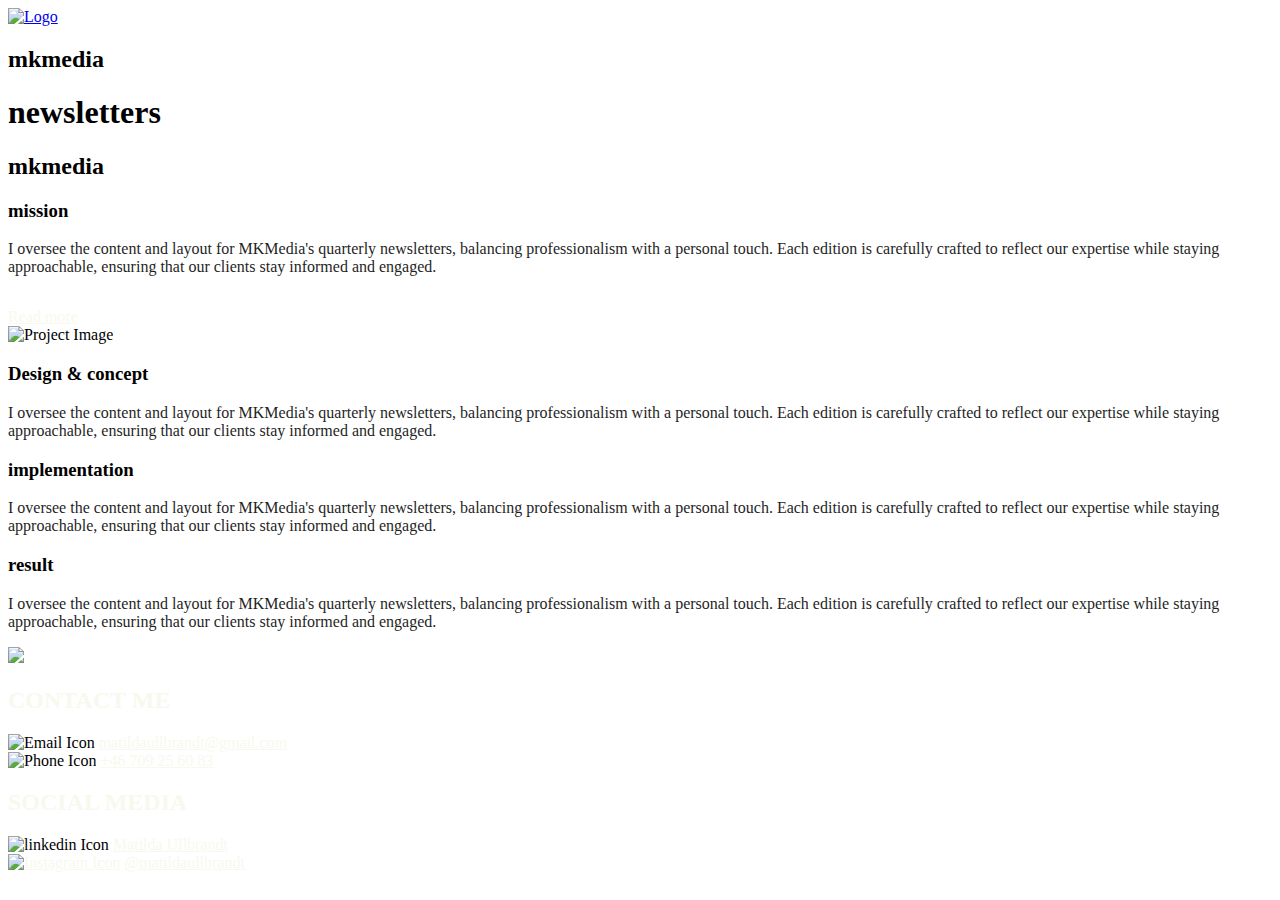
==== project.html @ 28c7f58f "Uploading portfolio" ====
<!DOCTYPE html>
<html>
  <head>
    <meta charset="UTF-8" />
    <meta name="viewport" content="width=device-width, initial-scale=1.0" />
    <title>Matilda Ullbrandt - Portfolio</title>
  </head>
  <body></body>

  <head>
    <link
      rel="stylesheet"
      href="/Users/matilda/Downloads/DD/Frontendutveckling/portfolio_matilda_ullbrandt_dd24/styles.css"
    />
    <link
      href="https://fonts.googleapis.com/css2?family=Albert+Sans:wght@400;500&family=Archivo+Black&display=swap"
      rel="stylesheet"
    />
  </head>

  <header class="menu">
    <a href="index.html">
      <img
        class="logo"
        src="/Users/matilda/Downloads/DD/Frontendutveckling/portfolio_matilda_ullbrandt_dd24/assets/MOU - logo-01.svg"
        alt="Logo"
      />
    </a>
  </header>

  <section class="title-section">
    <h2>mkmedia</h2>
    <h1>newsletters</h1>
  </section>

  <section class="content-section-right">
    <div class="about-content">
      <h2>mkmedia</h2>
      <h3 style="text-align: left">mission</h3>
      <p style="padding-bottom: 1rem; color: #1f1f1f">
        I oversee the content and layout for MKMedia's quarterly newsletters,
        balancing professionalism with a personal touch. Each edition is
        carefully crafted to reflect our expertise while staying approachable,
        ensuring that our clients stay informed and engaged.
      </p>
      <div class="button-primary">
        <a href="project.html" class="button-text" style="color: #f9f8ee"
          >Read more</a
        >
        <div class="arrow-right"></div>
      </div>
    </div>
    <img
      class="project-image"
      src="/Users/matilda/Downloads/DD/Frontendutveckling/portfolio_matilda_ullbrandt_dd24/assets/mockups/1.png"
      alt="Project Image"
    />
  </section>

  <section class="text-content-section">
    <div class="project-content">
      <h3 style="height: auto">Design & concept</h3>
    </div>
    <div>
      <p style="color: #1f1f1f">
        I oversee the content and layout for MKMedia's quarterly newsletters,
        balancing professionalism with a personal touch. Each edition is
        carefully crafted to reflect our expertise while staying approachable,
        ensuring that our clients stay informed and engaged.
      </p>
    </div>
  </section>

  <section class="text-content-section">
    <div class="project-content">
      <h3 style="height: auto">implementation</h3>
    </div>
    <div>
      <p style="color: #1f1f1f">
        I oversee the content and layout for MKMedia's quarterly newsletters,
        balancing professionalism with a personal touch. Each edition is
        carefully crafted to reflect our expertise while staying approachable,
        ensuring that our clients stay informed and engaged.
      </p>
    </div>
  </section>

  <section class="text-content-section">
    <div class="project-content">
      <h3 style="height: auto">result</h3>
    </div>
    <div>
      <p style="color: #1f1f1f">
        I oversee the content and layout for MKMedia's quarterly newsletters,
        balancing professionalism with a personal touch. Each edition is
        carefully crafted to reflect our expertise while staying approachable,
        ensuring that our clients stay informed and engaged.
      </p>
    </div>
  </section>

  <section>
    <div class="footer">
      <div class="wrapper">
        <img
          class="footer-logo"
          src="/Users/matilda/Downloads/DD/Frontendutveckling/portfolio_matilda_ullbrandt_dd24/assets/MOU - logo-02.svg"
        />
      </div>
      <div class="wrapper">
        <h2 style="color: #f9f8ee">CONTACT ME</h2>
        <div class="contact-item">
          <img
            src="/Users/matilda/Downloads/DD/Frontendutveckling/portfolio_matilda_ullbrandt_dd24/assets/mail.svg"
            class="icon"
            alt="Email Icon"
          />
          <a
            href="mailto:matildaullbrandt@gmail.com"
            style="text-decoration: underline; color: #f9f8ee"
            >matildaullbrandt@gmail.com</a
          >
        </div>
        <div class="contact-item">
          <img
            src="/Users/matilda/Downloads/DD/Frontendutveckling/portfolio_matilda_ullbrandt_dd24/assets/phone.svg"
            class="icon"
            alt="Phone Icon"
          />
          <a
            href="tel:+46709256083"
            style="text-decoration: underline; color: #f9f8ee"
            >+46 709 25 60 83</a
          >
        </div>
      </div>
      <div class="wrapper">
        <h2 style="color: #f9f8ee">SOCIAL MEDIA</h2>
        <div class="contact-item">
          <img
            src="/Users/matilda/Downloads/DD/Frontendutveckling/portfolio_matilda_ullbrandt_dd24/assets/linkedin.svg"
            class="icon"
            alt="linkedin Icon"
          />
          <a
            href="https://www.linkedin.com/in/matilda-ullbrandt-57b48b1bb/"
            style="text-decoration: underline; color: #f9f8ee"
            >Matilda Ullbrandt</a
          >
        </div>
        <div class="contact-item">
          <img
            src="/Users/matilda/Downloads/DD/Frontendutveckling/portfolio_matilda_ullbrandt_dd24/assets/instagram.svg"
            class="icon"
            alt="Instagram Icon"
            style="text-decoration: underline; color: #f9f8ee"
          />
          <a
            href="https://www.instagram.com/matildaulllbrandt/"
            style="text-decoration: underline; color: #f9f8ee"
            >@matildaullbrandt</a
          >
        </div>
      </div>
    </div>
  </section>
</html>
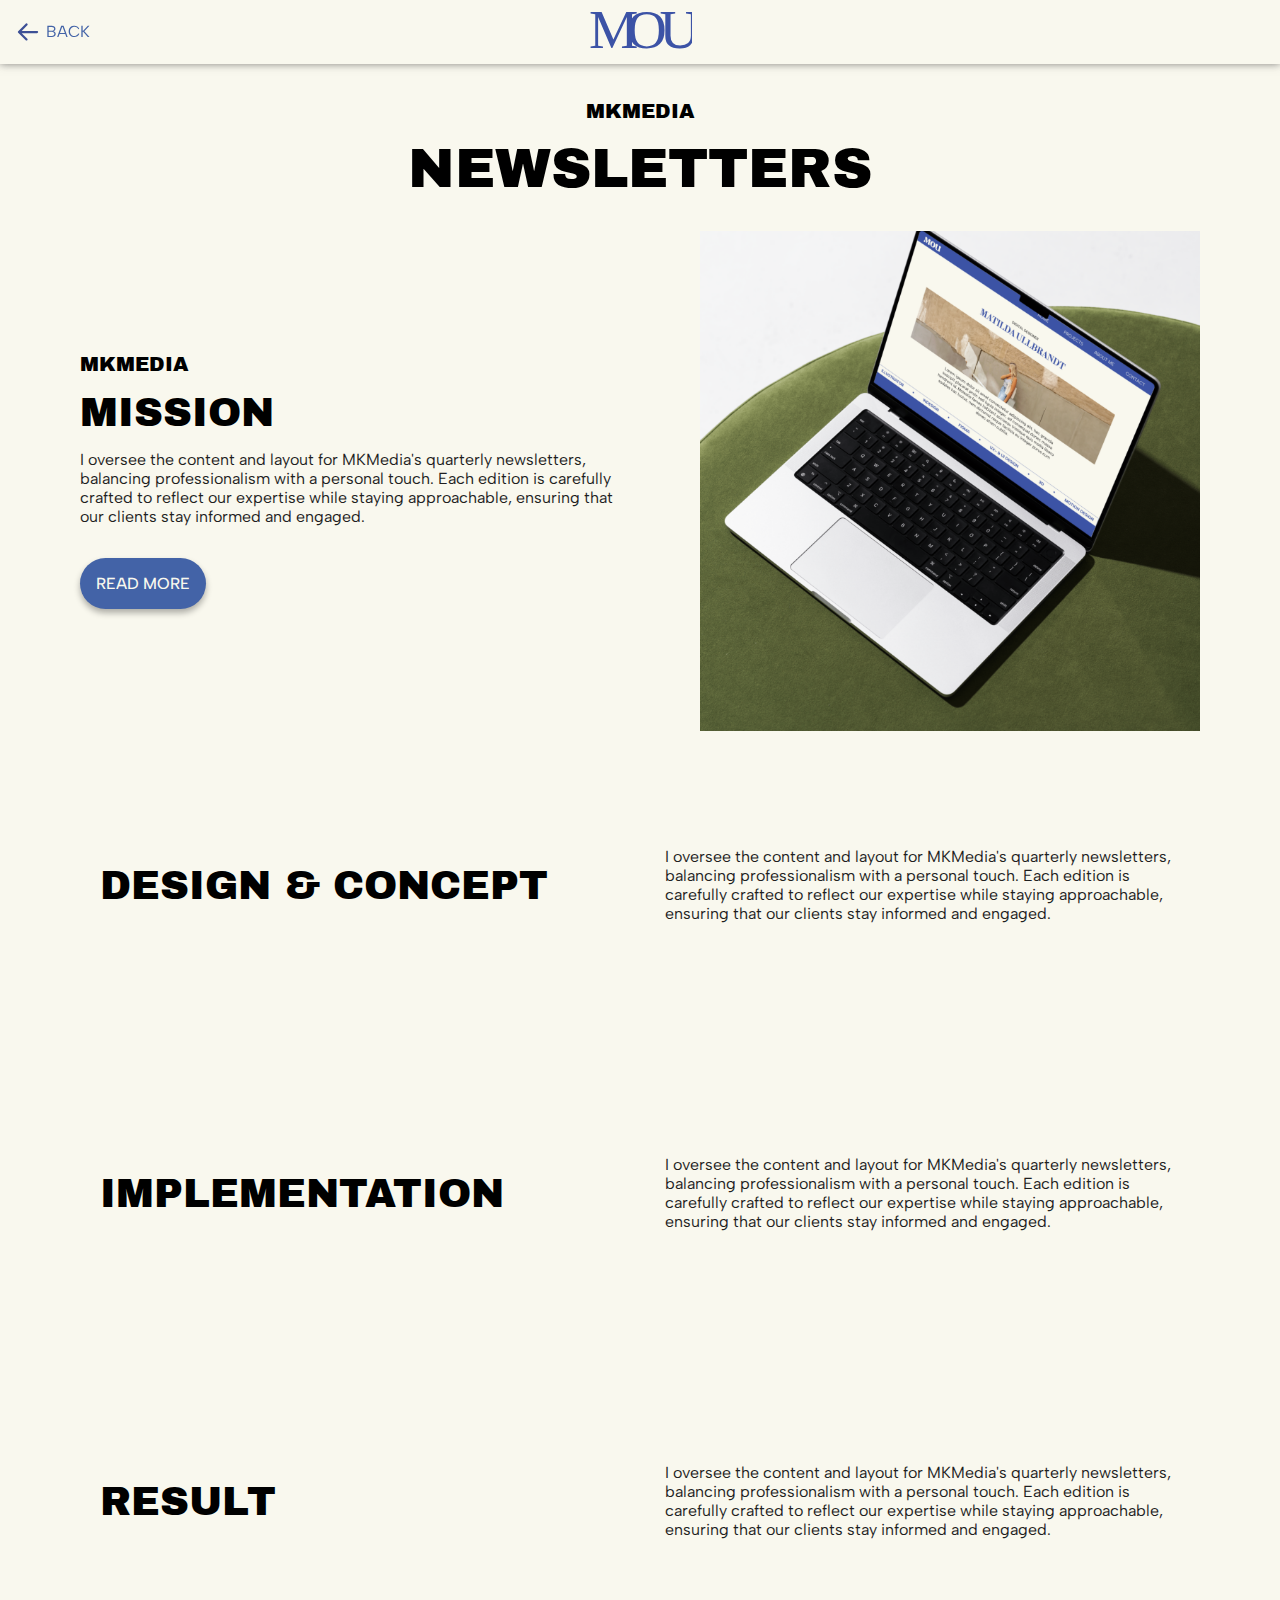
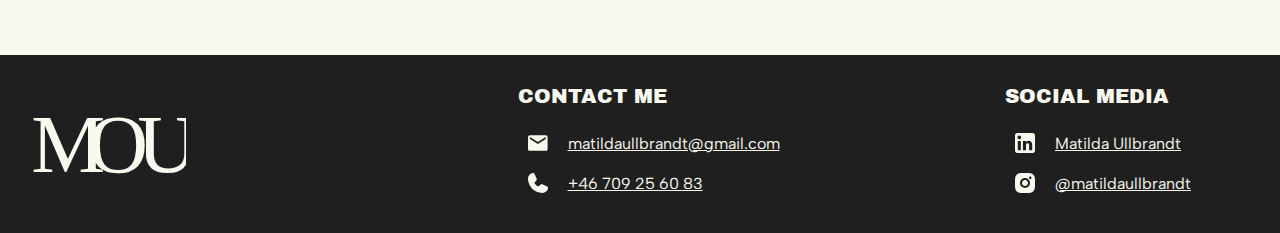
==== commit ed4645b5: "Update" ====
--- a/project.html
+++ b/project.html
@@ -8,10 +8,7 @@
   <body></body>
 
   <head>
-    <link
-      rel="stylesheet"
-      href="/Users/matilda/Downloads/DD/Frontendutveckling/portfolio_matilda_ullbrandt_dd24/styles.css"
-    />
+    <link rel="stylesheet" href="styles.css" />
     <link
       href="https://fonts.googleapis.com/css2?family=Albert+Sans:wght@400;500&family=Archivo+Black&display=swap"
       rel="stylesheet"
@@ -19,12 +16,12 @@
   </head>
 
   <header class="menu">
+    <a onclick="history.go(-1)" class="back-button">
+      <img src="assets/arrow-left.svg" alt="BACK" />
+      <p style="color: #4363a7">BACK</p>
+    </a>
     <a href="index.html">
-      <img
-        class="logo"
-        src="/Users/matilda/Downloads/DD/Frontendutveckling/portfolio_matilda_ullbrandt_dd24/assets/MOU - logo-01.svg"
-        alt="Logo"
-      />
+      <img class="logo" src="assets/MOU - logo-01.svg" alt="Logo" />
     </a>
   </header>
 
@@ -50,11 +47,7 @@
         <div class="arrow-right"></div>
       </div>
     </div>
-    <img
-      class="project-image"
-      src="/Users/matilda/Downloads/DD/Frontendutveckling/portfolio_matilda_ullbrandt_dd24/assets/mockups/1.png"
-      alt="Project Image"
-    />
+    <img class="project-image" src="assets/mockups/1.png" alt="Project Image" />
   </section>
 
   <section class="text-content-section">
@@ -102,19 +95,12 @@
   <section>
     <div class="footer">
       <div class="wrapper">
-        <img
-          class="footer-logo"
-          src="/Users/matilda/Downloads/DD/Frontendutveckling/portfolio_matilda_ullbrandt_dd24/assets/MOU - logo-02.svg"
-        />
+        <img class="footer-logo" src="assets/MOU - logo-02.svg" />
       </div>
       <div class="wrapper">
         <h2 style="color: #f9f8ee">CONTACT ME</h2>
         <div class="contact-item">
-          <img
-            src="/Users/matilda/Downloads/DD/Frontendutveckling/portfolio_matilda_ullbrandt_dd24/assets/mail.svg"
-            class="icon"
-            alt="Email Icon"
-          />
+          <img src="assets/mail.svg" class="icon" alt="Email Icon" />
           <a
             href="mailto:matildaullbrandt@gmail.com"
             style="text-decoration: underline; color: #f9f8ee"
@@ -122,11 +108,7 @@
           >
         </div>
         <div class="contact-item">
-          <img
-            src="/Users/matilda/Downloads/DD/Frontendutveckling/portfolio_matilda_ullbrandt_dd24/assets/phone.svg"
-            class="icon"
-            alt="Phone Icon"
-          />
+          <img src="assets/phone.svg" class="icon" alt="Phone Icon" />
           <a
             href="tel:+46709256083"
             style="text-decoration: underline; color: #f9f8ee"
@@ -137,11 +119,7 @@
       <div class="wrapper">
         <h2 style="color: #f9f8ee">SOCIAL MEDIA</h2>
         <div class="contact-item">
-          <img
-            src="/Users/matilda/Downloads/DD/Frontendutveckling/portfolio_matilda_ullbrandt_dd24/assets/linkedin.svg"
-            class="icon"
-            alt="linkedin Icon"
-          />
+          <img src="assets/linkedin.svg" class="icon" alt="linkedin Icon" />
           <a
             href="https://www.linkedin.com/in/matilda-ullbrandt-57b48b1bb/"
             style="text-decoration: underline; color: #f9f8ee"
@@ -150,7 +128,7 @@
         </div>
         <div class="contact-item">
           <img
-            src="/Users/matilda/Downloads/DD/Frontendutveckling/portfolio_matilda_ullbrandt_dd24/assets/instagram.svg"
+            src="assets/instagram.svg"
             class="icon"
             alt="Instagram Icon"
             style="text-decoration: underline; color: #f9f8ee"
--- a/styles.css
+++ b/styles.css
@@ -0,0 +1,478 @@
+/* Global Styles */
+html,
+body,
+section {
+  margin: 0;
+  padding: 0;
+  width: 100%;
+  scroll-behavior: smooth;
+  background: #f9f8ee;
+  box-sizing: Border-box;
+}
+
+/* Typography */
+h1,
+h2,
+h3 {
+  font-weight: 400;
+  word-wrap: break-word;
+  font-family: "Archivo Black", sans-serif;
+  text-transform: uppercase;
+  margin: 0;
+}
+
+h1 {
+  font-size: 3.5rem;
+}
+
+h2 {
+  font-size: 1.25rem;
+  padding-bottom: 1rem;
+}
+
+h3 {
+  text-align: left;
+  font-size: 2.5rem;
+}
+
+p {
+  font-family: "Albert Sans", sans-serif;
+  font-weight: 400;
+  font-size: 1rem;
+}
+
+a {
+  font-family: "Albert Sans", sans-serif;
+  font-weight: 400;
+  font-size: 1rem;
+  text-decoration: underline;
+}
+
+.button-text {
+  width: 100%;
+  text-transform: uppercase;
+  margin: 0;
+  text-align: center;
+  font-family: "Albert Sans", sans-serif;
+  font-weight: 500;
+  font-size: 1rem;
+  text-transform: uppercase;
+  text-decoration: none;
+}
+
+.text-header {
+  width: 700px;
+  font-family: "Albert Sans", sans-serif;
+  color: #1f1f1f;
+  font-size: 1.25rem;
+  margin: 0;
+  word-wrap: break-word;
+  font-weight: 400;
+  text-align: center;
+}
+
+/* Buttons */
+.button-primary {
+  width: auto;
+  height: auto;
+  padding: 1rem;
+  background-color: #4363a7;
+  color: #f9f8ee;
+  border-radius: 40px;
+  display: inline-flex;
+  justify-content: center;
+  align-items: center;
+  cursor: pointer;
+  box-shadow: 0 4px 6px rgba(0, 0, 0, 0.3);
+}
+
+.button-secondary {
+  width: auto;
+  height: 24px;
+  padding: 1rem;
+  background-color: #f9f8ee;
+  color: #1f1f1f;
+  border-radius: 40px;
+  display: inline-flex;
+  justify-content: center;
+  align-items: center;
+  cursor: pointer;
+  box-shadow: 0 4px 6px rgba(0, 0, 0, 0.3);
+}
+
+.button-primary:hover {
+  transform: scale(1.05);
+}
+
+.button-secondary:hover {
+  transform: scale(1.05);
+}
+
+/* Custom Button */
+.button-container {
+  width: 100%;
+  background: #f9f8ee;
+  display: flex;
+  justify-content: space-between;
+  align-items: center;
+}
+
+.custom-button {
+  width: 100%;
+  font-family: "Archivo Black", sans-serif;
+  color: #1f1f1f;
+  text-align: center;
+  font-size: 1.5rem;
+  font-weight: 600;
+  background: #f9f8ee;
+  padding: 7rem 14rem;
+  border: 1px solid #1f1f1f;
+  cursor: pointer;
+  text-transform: uppercase;
+  text-decoration: none;
+  white-space: nowrap;
+}
+
+.custom-button:hover {
+  background: #1f1f1f;
+  color: #f9f8ee;
+}
+
+/* Menu */
+.menu {
+  width: 100%;
+  display: flex;
+  padding: 8px 0px;
+  justify-content: center;
+  align-items: center;
+  box-shadow: 0px 0px 8px 0px rgba(78, 77, 77, 0.7);
+  position: fixed;
+  top: 0;
+  background: #f9f8ee;
+}
+
+.logo {
+  width: 104px;
+  height: 43.61px;
+}
+
+.back-button {
+  position: absolute;
+  left: 0;
+  top: 0;
+  padding: 0 10px;
+  height: 100%;
+  display: flex;
+  align-items: center;
+  justify-content: center;
+  text-decoration: none;
+}
+
+/* Footer */
+.wrapper {
+  display: flex;
+  width: 245px;
+  padding: 30px;
+  background: #1f1f1f;
+  justify-content: flex-end;
+  flex-direction: column;
+}
+
+.wrapper > div {
+  padding: 10px;
+}
+
+.footer {
+  width: 100%;
+  height: 100%;
+  padding-left: 72px, 48px;
+  background: #1f1f1f;
+  justify-content: space-between;
+  align-items: center;
+  display: inline-flex;
+}
+
+.footer-logo {
+  width: 156px;
+  height: 65px;
+}
+
+.contact-info {
+  display: flex;
+  flex-direction: column;
+  gap: 150px;
+  color: #f9f8ee;
+  margin-right: 80px;
+}
+
+.contact-item {
+  display: flex;
+  align-items: center;
+  gap: 20px;
+}
+
+.icon {
+  width: 20px;
+  height: 20px;
+}
+
+/* Title Section*/
+.title-section {
+  padding: 100px 0px 32px 0px;
+  display: flex;
+  flex-direction: column;
+  justify-content: center;
+  text-align: center;
+}
+
+/*Center Content Section*/
+.center-content-section {
+  width: 100%;
+  padding-bottom: 64px;
+  display: flex;
+  flex-direction: column;
+  justify-content: flex-start;
+  align-items: center;
+  gap: 24px;
+}
+
+.content-image {
+  width: 842px;
+  height: 322px;
+  object-fit: cover;
+  padding: 10px, 0px;
+}
+
+/* Content sections */
+
+.content-section-left {
+  background-color: #4363a7;
+  width: 100%;
+  color: #f9f8ee;
+  display: flex;
+  justify-content: space-between;
+  align-items: center;
+  align-content: center;
+  text-align: left;
+  height: 90%;
+  padding: 0rem 5rem;
+  align-self: stretch;
+}
+
+.content-section-right {
+  width: 100%;
+  display: flex;
+  justify-content: space-between;
+  align-items: center;
+  align-content: center;
+  text-align: left;
+  height: 90%;
+  padding: 0rem 5rem;
+  align-self: stretch;
+}
+
+.text-content-section {
+  display: flex;
+  flex-direction: row;
+  gap: 50px; /* Row gap won't apply in flex-direction: row, use gap instead */
+  padding: 100px;
+  justify-content: space-between; /* Distributes the items with space between them */
+  align-items: center;
+}
+
+.text-content-section > * {
+  flex: 1 1 50%; /* This ensures each child takes up 50% of the available width */
+}
+
+.profile-image {
+  width: 33rem;
+  height: 33rem;
+  object-fit: cover;
+  display: flex;
+  aspect-ratio: 1/1;
+  padding: 28px 0px;
+}
+
+.project-image {
+  width: 31.25rem;
+  height: 31.25rem;
+  object-fit: cover;
+  display: flex;
+  cursor: pointer;
+  aspect-ratio: 1/1;
+}
+
+.project-image:hover {
+  transform: scale(1.05);
+}
+
+.about-content {
+  display: flex;
+  height: auto;
+  width: 50%;
+  flex-direction: column;
+  justify-content: space-between;
+  align-items: flex-start;
+  gap: 0, 5rem;
+}
+
+.project-content {
+  display: flex;
+  height: auto;
+  width: 50%;
+  flex-direction: column;
+  justify-content: space-between;
+  align-items: flex-start;
+  gap: 5rem;
+}
+
+/* Skill Banner */
+.banner {
+  width: 100%;
+  background: #f9f8ee;
+  border: 1px solid #4363a7;
+  display: inline-flex;
+  justify-content: space-between;
+  align-items: center;
+}
+
+.skill {
+  text-align: center;
+  color: #4363a7;
+  font-size: 1rem;
+  font-weight: 700;
+  text-transform: uppercase;
+  font-family: "Albert Sans", sans-serif;
+}
+
+.dot {
+  width: 7px;
+  height: 7px;
+  background: #4363a7;
+  border-radius: 9999px;
+}
+
+/* Image Grid */
+.image-grid {
+  display: grid;
+  grid-template-columns: repeat(6, 1fr);
+  align-self: stretch;
+  margin: 0;
+}
+
+.image-banner img {
+  width: 100%;
+  height: 214px;
+  object-fit: cover;
+}
+
+/* For screens smaller than 800px */
+@media only screen and (max-width: 800px) {
+  h1 {
+    font-size: 2rem;
+  }
+
+  h2 {
+    font-size: 0.875rem;
+  }
+
+  h3 {
+    font-size: 1.5rem;
+  }
+
+  a {
+    font-size: 0.875rem;
+  }
+
+  .text-header {
+    width: 100%;
+    padding: 0 1rem;
+    font-size: 1rem;
+  }
+
+  .banner {
+    flex-direction: row;
+    gap: 3px;
+  }
+
+  .skill {
+    font-size: 0.875rem;
+  }
+
+  .dot {
+    height: 3px;
+    width: 3px;
+  }
+
+  .footer {
+    padding: 0px;
+    flex-direction: column;
+    align-items: center;
+  }
+
+  .footer-logo {
+    width: 78px;
+    height: 32.5px;
+  }
+
+  .wrapper {
+    padding: 16px;
+  }
+
+  .project-image,
+  .profile-image {
+    width: 100%;
+    height: auto;
+    padding: 1rem;
+  }
+
+  .contact-info {
+    flex-direction: column;
+    align-items: center;
+    gap: 5px;
+  }
+
+  .text-header {
+    font-size: 0.875rem;
+  }
+
+  .content-image {
+    width: 421px;
+    height: 161px;
+    object-fit: cover;
+    padding: 5px, 0px;
+  }
+
+  .custom-button {
+    padding: 2rem 4rem;
+    font-size: 1rem;
+  }
+
+  .about-content {
+    font-size: 0.875rem;
+  }
+
+  .image-grid {
+    grid-template-columns: 1fr;
+    grid-template-columns: repeat(3, 1fr);
+  }
+
+  .content-section-left,
+  .content-section-right,
+  .about-content {
+    flex-direction: column;
+    width: 100%;
+    height: auto;
+    padding: 3rem;
+  }
+
+  .button-secondary,
+  .button-primary {
+    width: auto;
+    height: auto;
+  }
+
+  .button-text {
+    font-size: 0.875rem;
+  }
+}
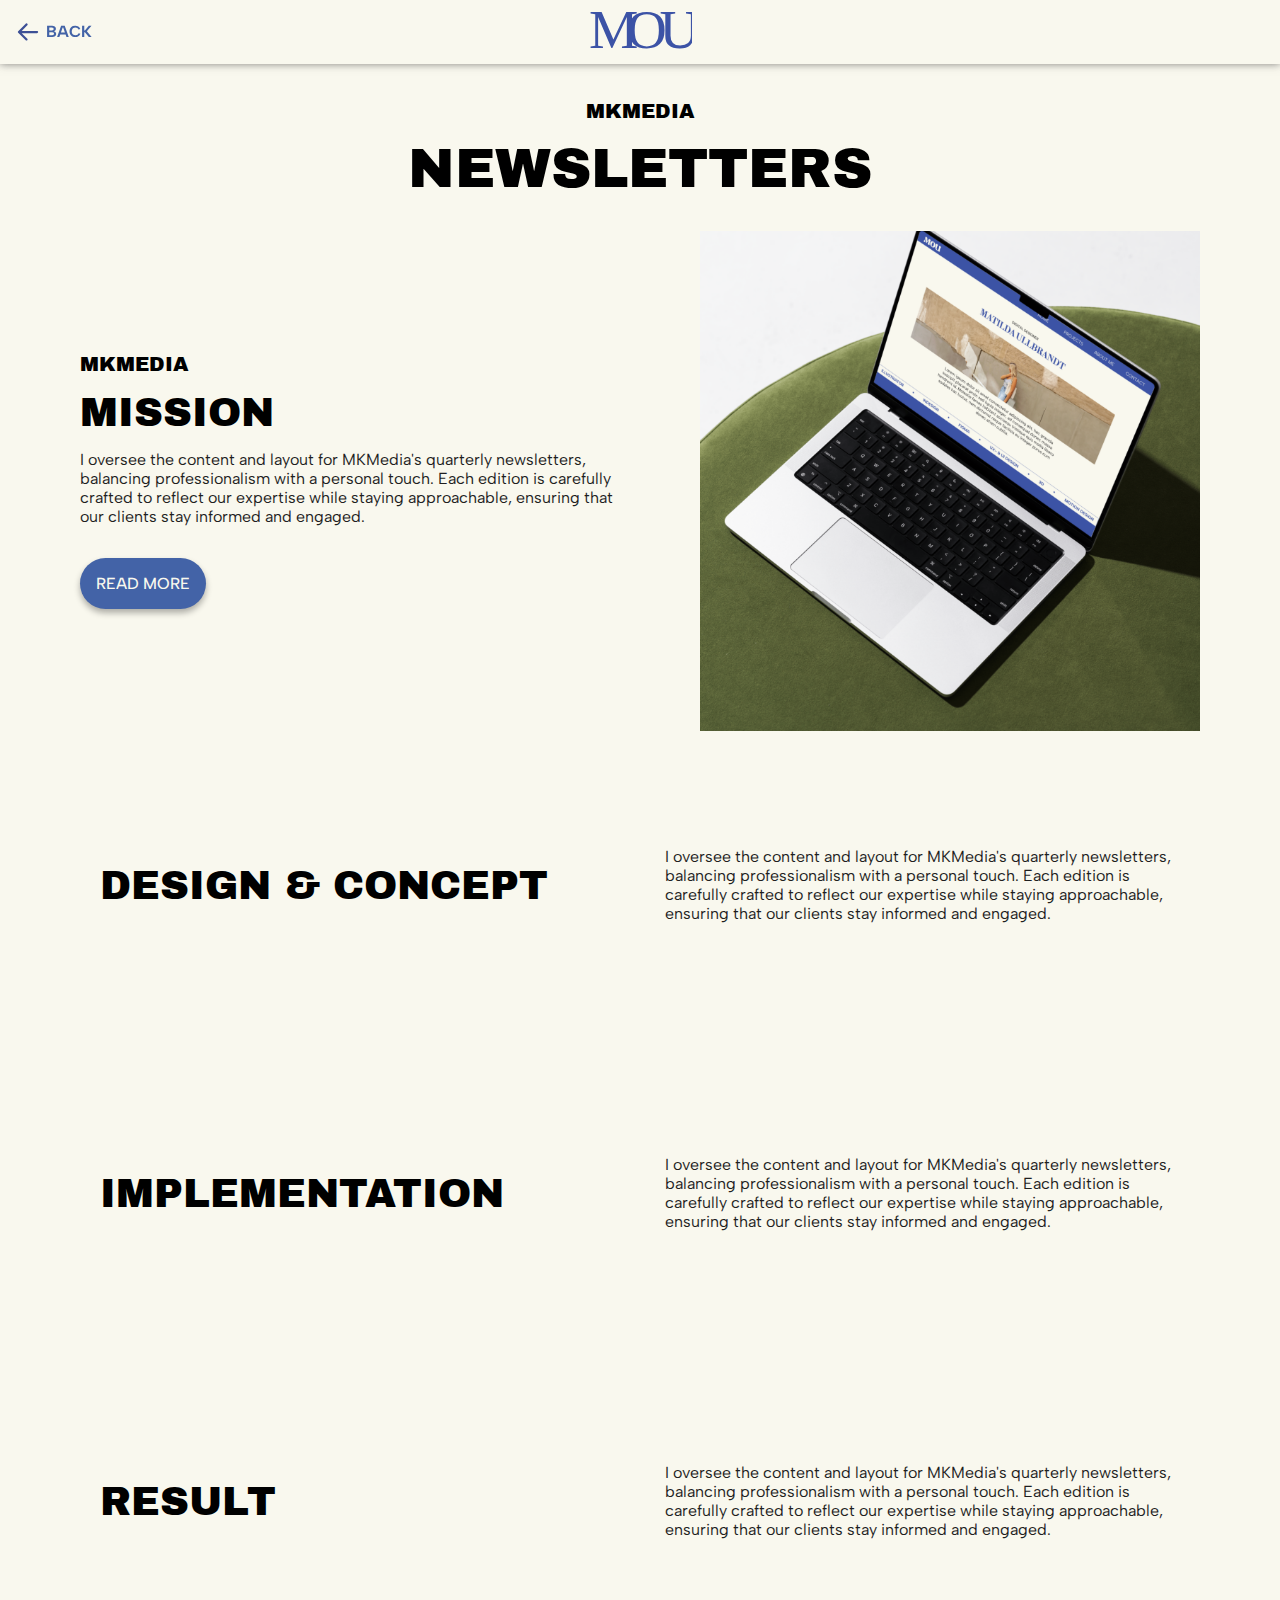
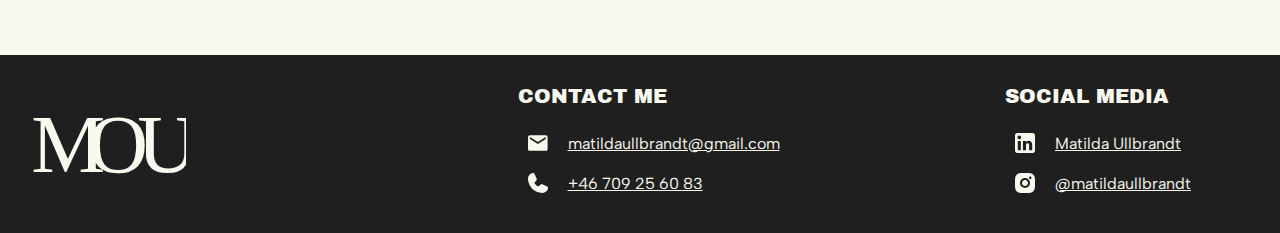
==== commit 98ca30da: "Update back button" ====
--- a/project.html
+++ b/project.html
@@ -18,7 +18,7 @@
   <header class="menu">
     <a onclick="history.go(-1)" class="back-button">
       <img src="assets/arrow-left.svg" alt="BACK" />
-      <p style="color: #4363a7">BACK</p>
+      <p style="color: #4363a7; font-weight: bold">BACK</p>
     </a>
     <a href="index.html">
       <img class="logo" src="assets/MOU - logo-01.svg" alt="Logo" />
--- a/styles.css
+++ b/styles.css
@@ -88,7 +88,7 @@
 
 .button-secondary {
   width: auto;
-  height: 24px;
+  height: auto;
   padding: 1rem;
   background-color: #f9f8ee;
   color: #1f1f1f;
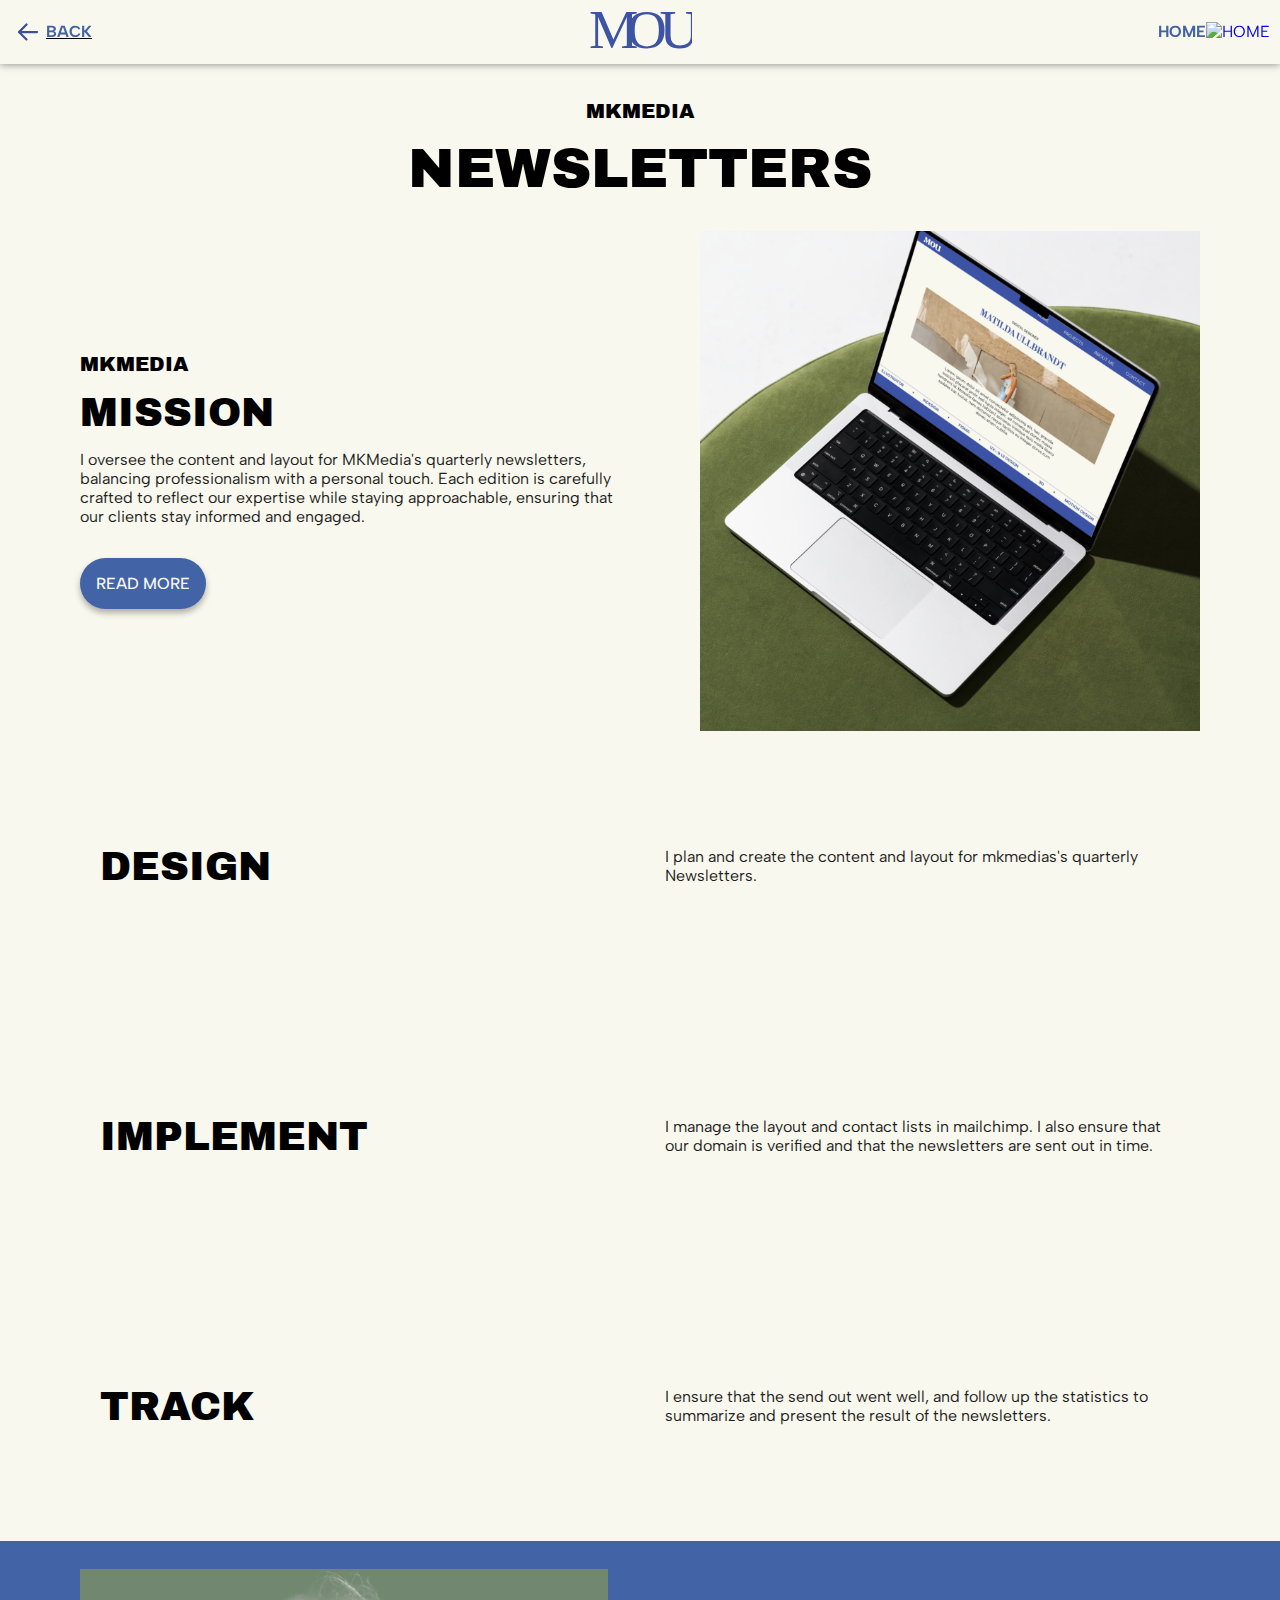
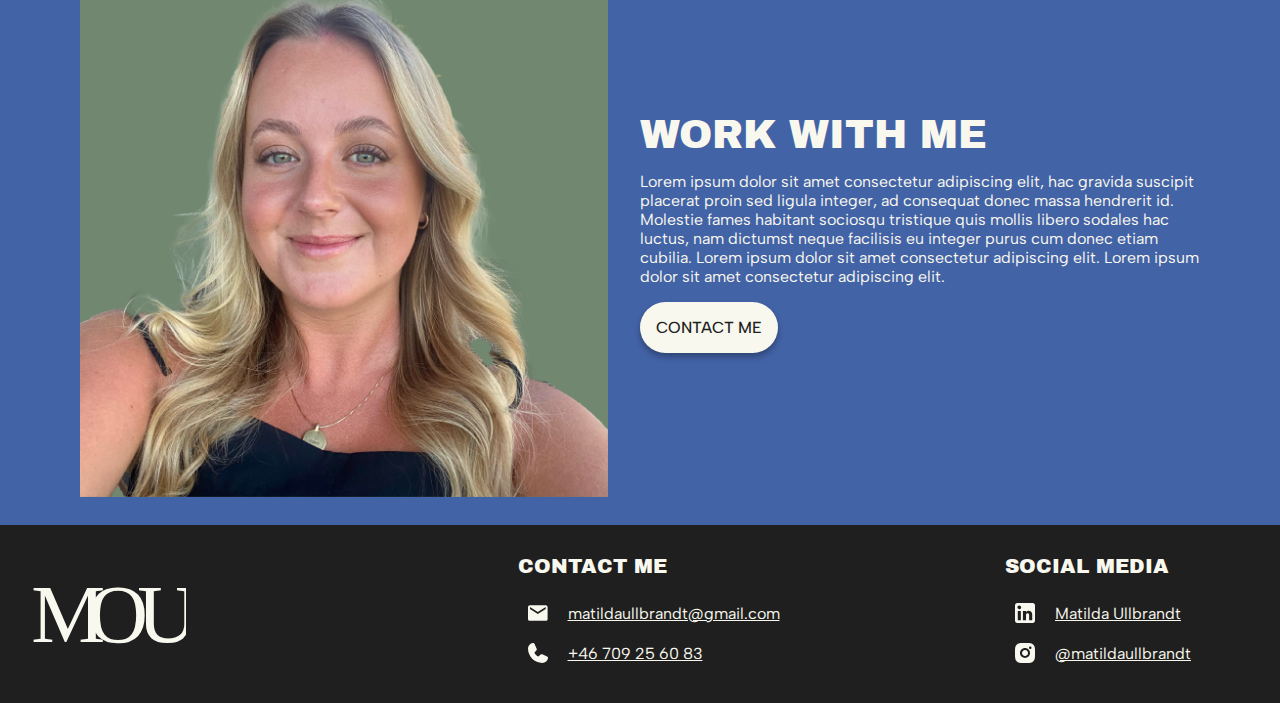
==== commit 200798c5: "Add files via upload" ====
--- a/project.html
+++ b/project.html
@@ -19,6 +19,10 @@
     <a onclick="history.go(-1)" class="back-button">
       <img src="assets/arrow-left.svg" alt="BACK" />
       <p style="color: #4363a7; font-weight: bold">BACK</p>
+    </a>
+    <a href="index.html" class="home-button">
+      <p style="color: #4363a7; font-weight: bold">HOME</p>
+      <img src="assets/home-button.svg" alt="HOME" />
     </a>
     <a href="index.html">
       <img class="logo" src="assets/MOU - logo-01.svg" alt="Logo" />
@@ -52,43 +56,60 @@
 
   <section class="text-content-section">
     <div class="project-content">
-      <h3 style="height: auto">Design & concept</h3>
+      <h3 style="height: auto">Design</h3>
     </div>
     <div>
       <p style="color: #1f1f1f">
-        I oversee the content and layout for MKMedia's quarterly newsletters,
-        balancing professionalism with a personal touch. Each edition is
-        carefully crafted to reflect our expertise while staying approachable,
-        ensuring that our clients stay informed and engaged.
+        I plan and create the content and layout for mkmedias's quarterly
+        Newsletters.
       </p>
     </div>
   </section>
 
   <section class="text-content-section">
     <div class="project-content">
-      <h3 style="height: auto">implementation</h3>
+      <h3 style="height: auto">Implement</h3>
     </div>
     <div>
       <p style="color: #1f1f1f">
-        I oversee the content and layout for MKMedia's quarterly newsletters,
-        balancing professionalism with a personal touch. Each edition is
-        carefully crafted to reflect our expertise while staying approachable,
-        ensuring that our clients stay informed and engaged.
+        I manage the layout and contact lists in mailchimp. I also ensure that
+        our domain is verified and that the newsletters are sent out in time.
       </p>
     </div>
   </section>
 
   <section class="text-content-section">
     <div class="project-content">
-      <h3 style="height: auto">result</h3>
+      <h3 style="height: auto">Track</h3>
     </div>
     <div>
       <p style="color: #1f1f1f">
-        I oversee the content and layout for MKMedia's quarterly newsletters,
-        balancing professionalism with a personal touch. Each edition is
-        carefully crafted to reflect our expertise while staying approachable,
-        ensuring that our clients stay informed and engaged.
+        I ensure that the send out went well, and follow up the statistics to
+        summarize and present the result of the newsletters.
       </p>
+    </div>
+  </section>
+
+  <section class="content-section-left">
+    <img class="profile-image" src="assets/matilda.webp" alt="Profile Image" />
+    <div class="about-content" id="About me">
+      <h3>Work with me</h3>
+      <p>
+        Lorem ipsum dolor sit amet consectetur adipiscing elit, hac gravida
+        suscipit placerat proin sed ligula integer, ad consequat donec massa
+        hendrerit id. Molestie fames habitant sociosqu tristique quis mollis
+        libero sodales hac luctus, nam dictumst neque facilisis eu integer purus
+        cum donec etiam cubilia. Lorem ipsum dolor sit amet consectetur
+        adipiscing elit. Lorem ipsum dolor sit amet consectetur adipiscing elit.
+      </p>
+      <div class="button-secondary">
+        <a
+          href="mailto:matildaullbrandt@gmail.com"
+          class="button-text"
+          style="color: #1f1f1f"
+          >Contact me</a
+        >
+      </div>
     </div>
   </section>
 
--- a/styles.css
+++ b/styles.css
@@ -165,7 +165,29 @@
   display: flex;
   align-items: center;
   justify-content: center;
+  cursor: pointer;
   text-decoration: none;
+}
+
+.back-button:hover {
+  text-decoration: underline;
+}
+
+.home-button {
+  position: absolute;
+  right: 0;
+  top: 0;
+  padding: 0 10px;
+  height: 100%;
+  display: flex;
+  align-items: center;
+  justify-content: center;
+  cursor: pointer;
+  text-decoration: none;
+}
+
+.home-button:hover {
+  text-decoration: underline; /* Underline on hover */
 }
 
 /* Footer */
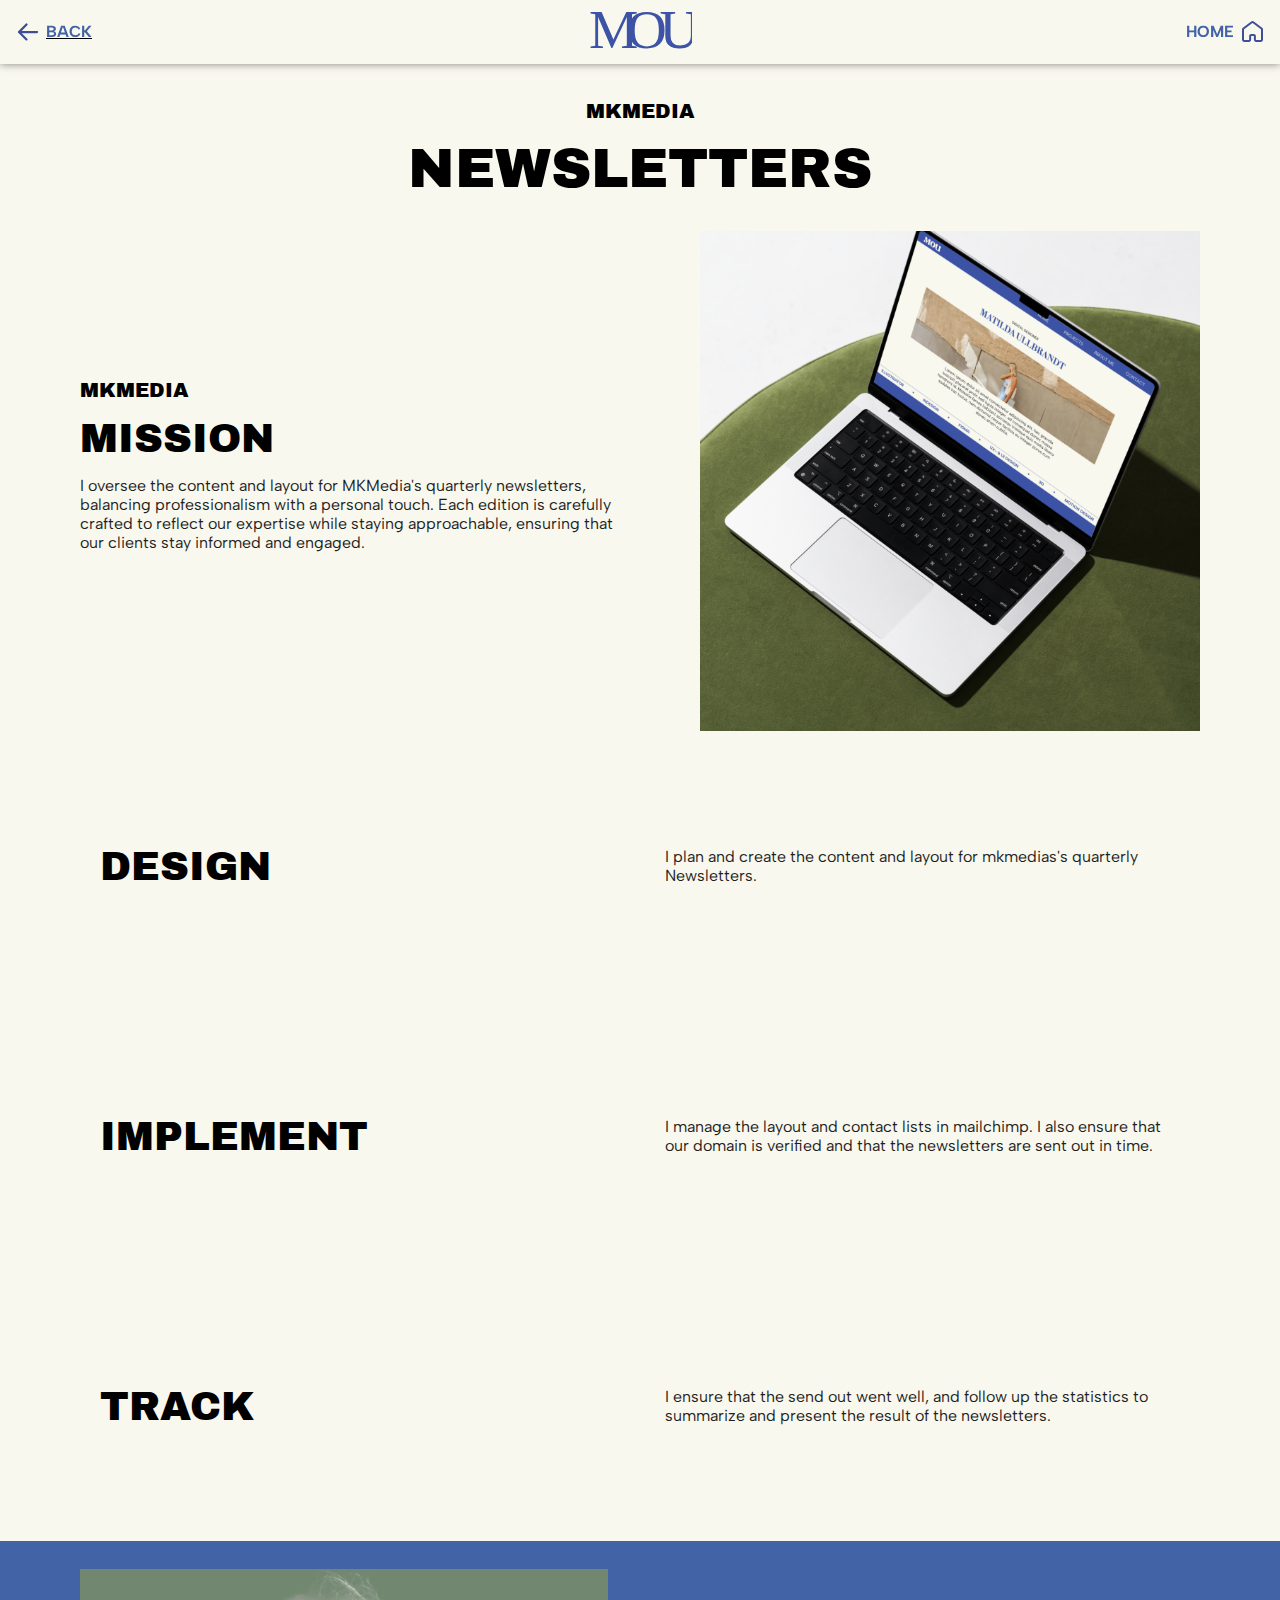
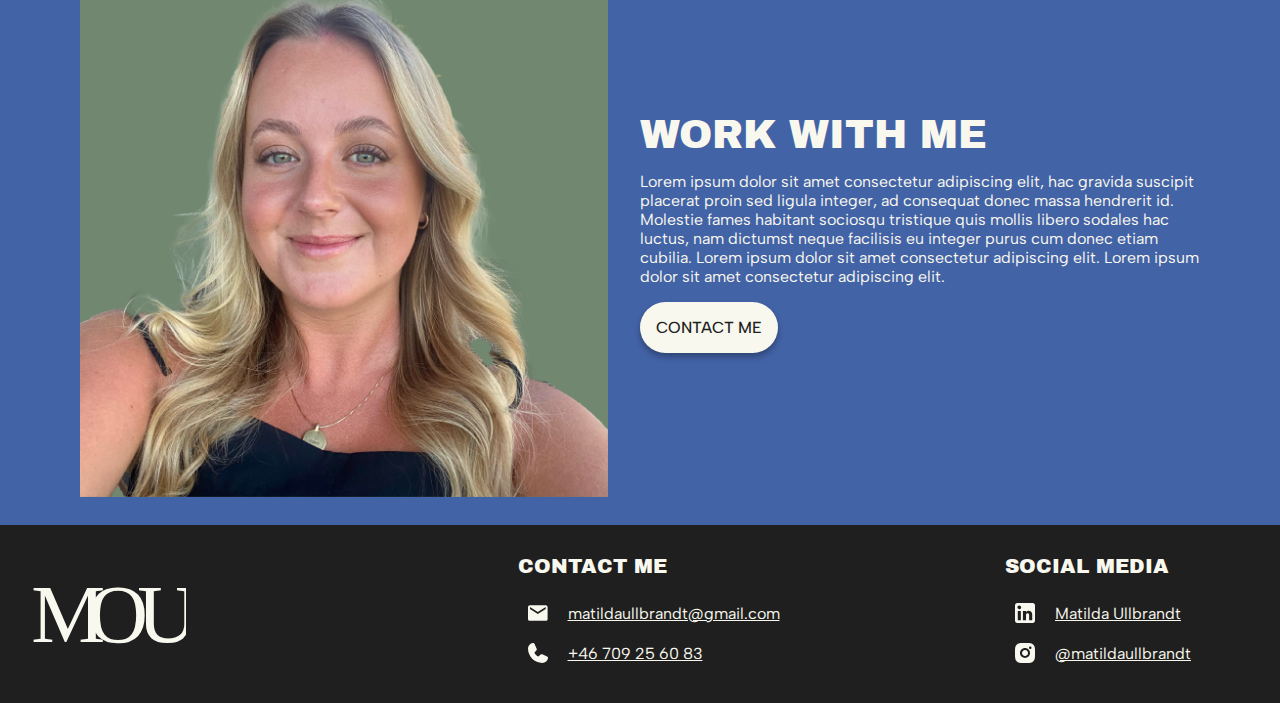
==== commit 4af993fe: "Update nov 19" ====
--- a/project.html
+++ b/project.html
@@ -44,12 +44,6 @@
         carefully crafted to reflect our expertise while staying approachable,
         ensuring that our clients stay informed and engaged.
       </p>
-      <div class="button-primary">
-        <a href="project.html" class="button-text" style="color: #f9f8ee"
-          >Read more</a
-        >
-        <div class="arrow-right"></div>
-      </div>
     </div>
     <img class="project-image" src="assets/mockups/1.png" alt="Project Image" />
   </section>
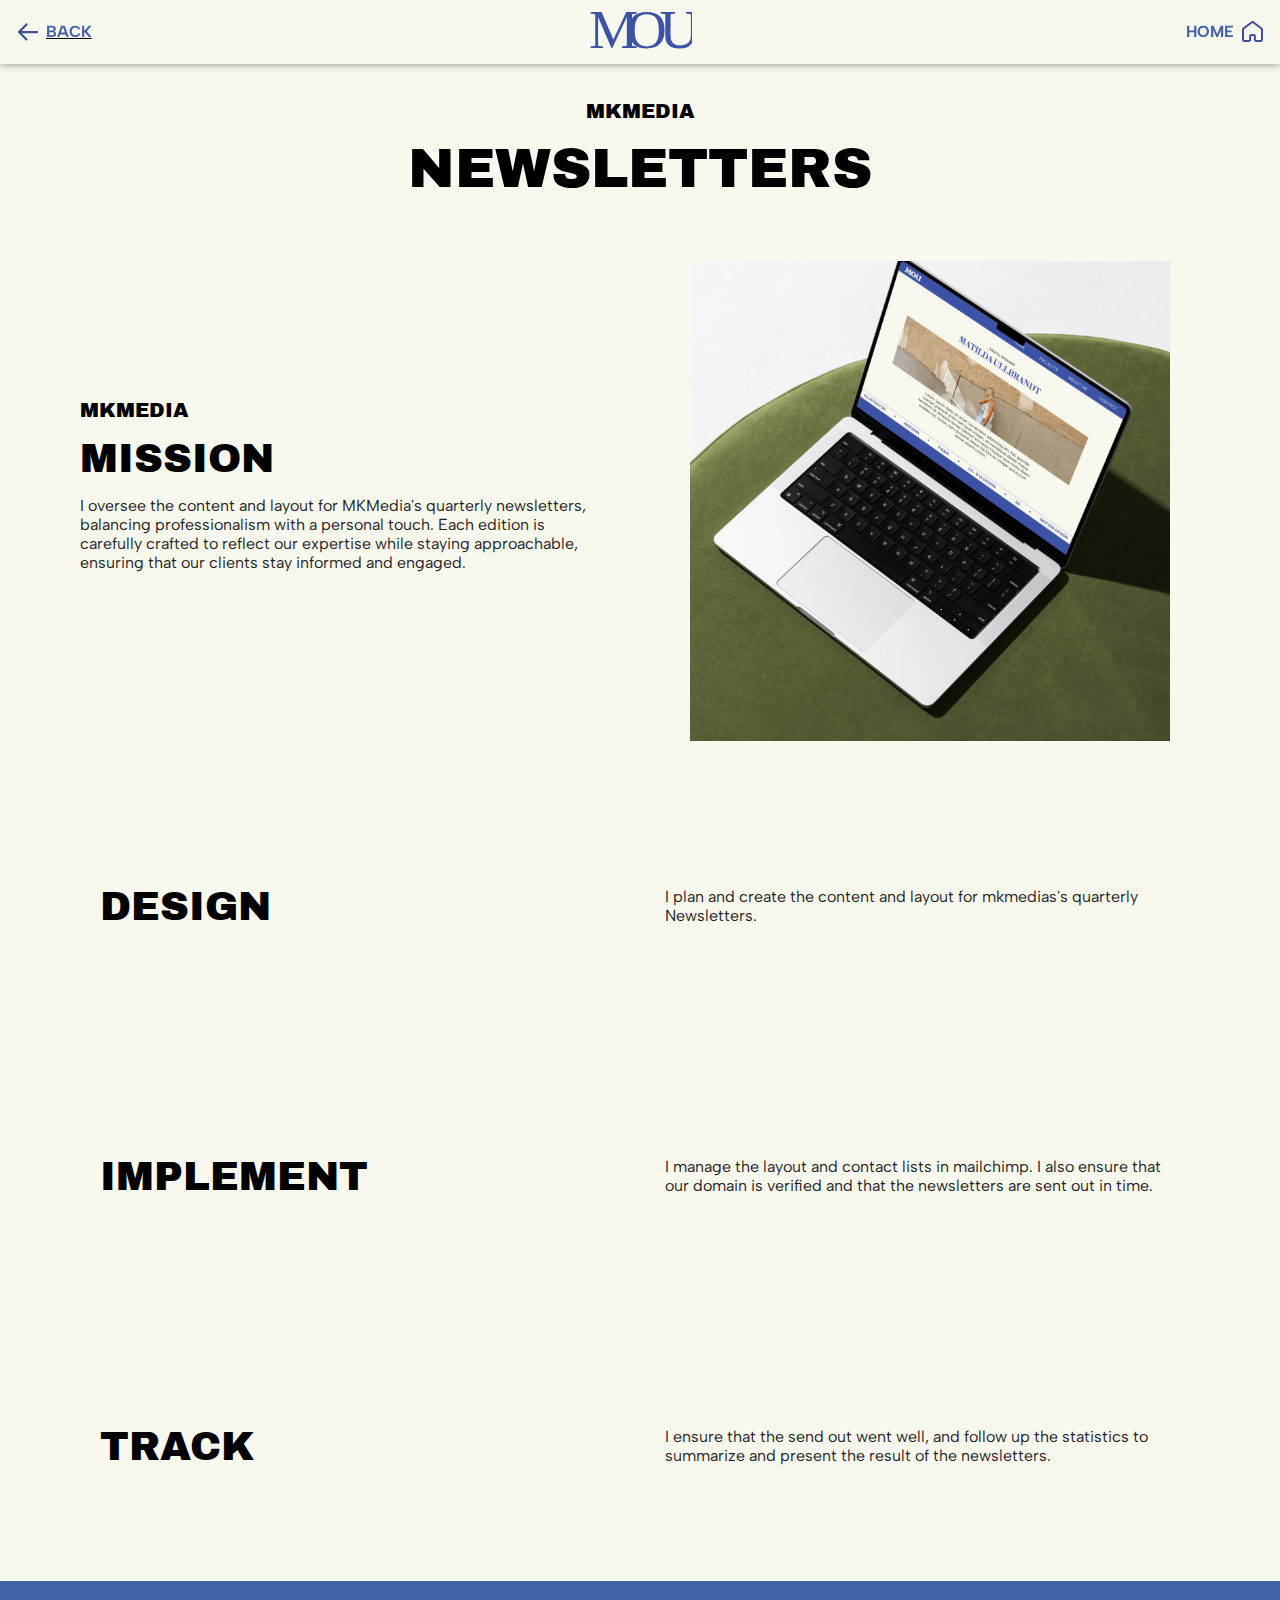
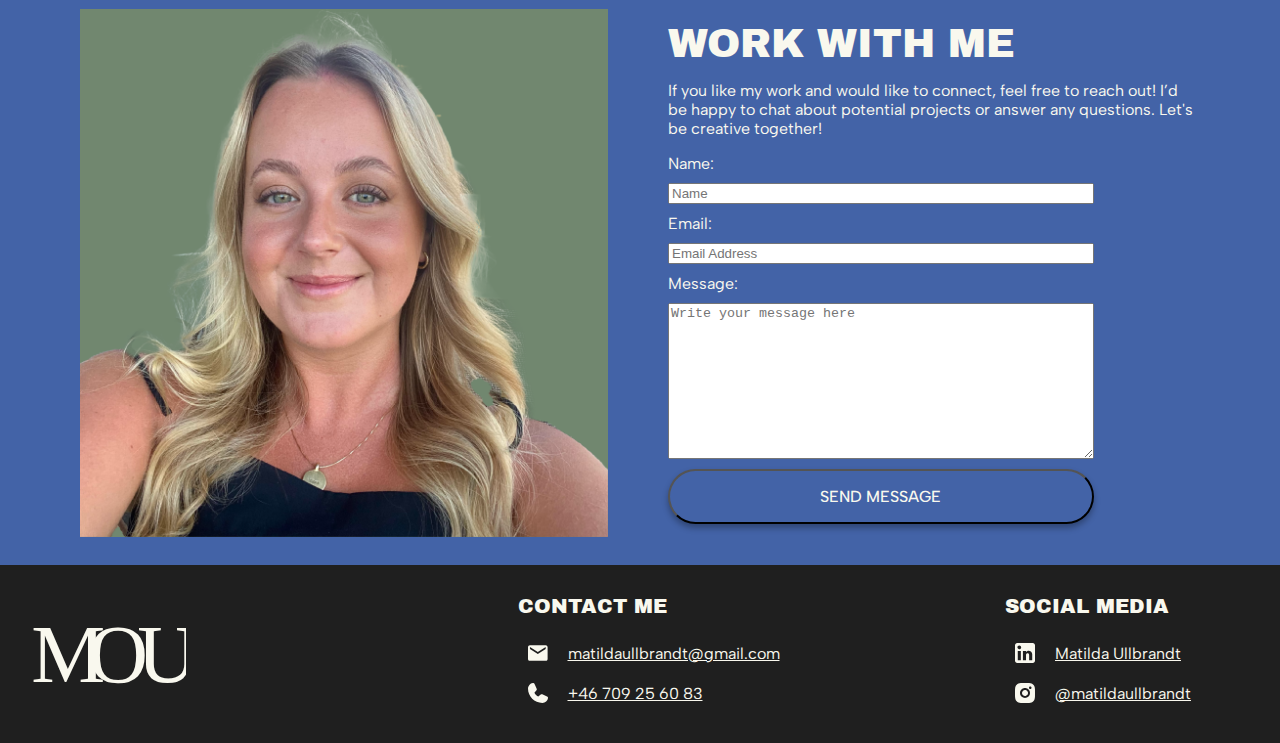
==== commit 6a871799: "Update nov 22" ====
--- a/project.html
+++ b/project.html
@@ -89,20 +89,25 @@
     <div class="about-content" id="About me">
       <h3>Work with me</h3>
       <p>
-        Lorem ipsum dolor sit amet consectetur adipiscing elit, hac gravida
-        suscipit placerat proin sed ligula integer, ad consequat donec massa
-        hendrerit id. Molestie fames habitant sociosqu tristique quis mollis
-        libero sodales hac luctus, nam dictumst neque facilisis eu integer purus
-        cum donec etiam cubilia. Lorem ipsum dolor sit amet consectetur
-        adipiscing elit. Lorem ipsum dolor sit amet consectetur adipiscing elit.
+        If you like my work and would like to connect, feel free to reach out!
+        I’d be happy to chat about potential projects or answer any questions.
+        Let's be creative together!
       </p>
-      <div class="button-secondary">
-        <a
-          href="mailto:matildaullbrandt@gmail.com"
-          class="button-text"
-          style="color: #1f1f1f"
-          >Contact me</a
-        >
+      <form>
+        <label for="name">Name:</label>
+        <input type="text" id="name" placeholder="Name" required>
+
+        <label for="email">Email:</label>
+        <input type="email" id="email" placeholder="Email Address" required>
+
+        <label for="message">Message:</label>
+        <textarea id="message" placeholder="Write your message here" required cols="30" rows="10"></textarea>
+
+        <button type="submit" class="button-primary">
+          <a href="project.html" class="button-text" style="color:#f9f8ee;"
+            >Send Message</a>
+        </button>
+      </form>
       </div>
     </div>
   </section>
--- a/styles.css
+++ b/styles.css
@@ -110,22 +110,22 @@
 
 /* Custom Button */
 .button-container {
-  width: 100%;
-  background: #f9f8ee;
-  display: flex;
-  justify-content: space-between;
-  align-items: center;
-}
-
+  display: flex;
+  width: 100%;
+  justify-content: space-evenly;
+  align-items: center;
+}
+
+/* Buttons */
 .custom-button {
-  width: 100%;
+  flex: 1 1 auto;
   font-family: "Archivo Black", sans-serif;
   color: #1f1f1f;
   text-align: center;
   font-size: 1.5rem;
   font-weight: 600;
   background: #f9f8ee;
-  padding: 7rem 14rem;
+  padding: 2rem;
   border: 1px solid #1f1f1f;
   cursor: pointer;
   text-transform: uppercase;
@@ -279,6 +279,7 @@
   height: 90%;
   padding: 0rem 5rem;
   align-self: stretch;
+  gap: 60px;
 }
 
 .content-section-right {
@@ -291,19 +292,20 @@
   height: 90%;
   padding: 0rem 5rem;
   align-self: stretch;
+  gap: 60px;
 }
 
 .text-content-section {
   display: flex;
   flex-direction: row;
-  gap: 50px; /* Row gap won't apply in flex-direction: row, use gap instead */
+  gap: 50px;
   padding: 100px;
-  justify-content: space-between; /* Distributes the items with space between them */
+  justify-content: space-between;
   align-items: center;
 }
 
 .text-content-section > * {
-  flex: 1 1 50%; /* This ensures each child takes up 50% of the available width */
+  flex: 1 1 50%;
 }
 
 .profile-image {
@@ -316,8 +318,9 @@
 }
 
 .project-image {
-  width: 31.25rem;
-  height: 31.25rem;
+  width: 30rem;
+  height: 30rem;
+  padding: 30px 30px;
   object-fit: cover;
   display: flex;
   cursor: pointer;
@@ -350,7 +353,7 @@
 
 /* Skill Banner */
 .banner {
-  width: 100%;
+  width: 99%;
   background: #f9f8ee;
   border: 1px solid #4363a7;
   display: inline-flex;
@@ -388,8 +391,47 @@
   object-fit: cover;
 }
 
+/* Form*/
+form {
+  flex-direction: column;
+  display: flex;
+  font-family: "Albert Sans", sans-serif;
+  font-weight: 400;
+  font-size: 1rem;
+  width: 80%;
+  gap: 10px;
+}
+
 /* For screens smaller than 800px */
 @media only screen and (max-width: 800px) {
+  html,
+  body,
+  section {
+    margin: 0;
+    padding: 0;
+    width: 100%;
+  }
+
+  .logo {
+    width: 78px;
+    height: 32.7075px;
+  }
+
+  .menu,
+  header {
+    width: 100%;
+    padding: 10px 0px;
+  }
+
+  .menu a {
+    padding: 0px;
+  }
+
+  .home-button,
+  .back-button {
+    padding: 0px;
+  }
+
   h1 {
     font-size: 2rem;
   }
@@ -406,6 +448,15 @@
     font-size: 0.875rem;
   }
 
+  .center-content-section {
+    width: 95%;
+    padding: 30px;
+  }
+
+  .title-section {
+    padding: 100px 0px 0px 0px;
+  }
+
   .text-header {
     width: 100%;
     padding: 0 1rem;
@@ -413,8 +464,7 @@
   }
 
   .banner {
-    flex-direction: row;
-    gap: 3px;
+    display: none;
   }
 
   .skill {
@@ -428,8 +478,11 @@
 
   .footer {
     padding: 0px;
+    padding-top: 30px;
+    padding-bottom: 30px;
     flex-direction: column;
     align-items: center;
+    width: 100%;
   }
 
   .footer-logo {
@@ -445,7 +498,6 @@
   .profile-image {
     width: 100%;
     height: auto;
-    padding: 1rem;
   }
 
   .contact-info {
@@ -459,19 +511,15 @@
   }
 
   .content-image {
-    width: 421px;
-    height: 161px;
+    width: 100%;
+    height: auto;
     object-fit: cover;
     padding: 5px, 0px;
   }
 
   .custom-button {
-    padding: 2rem 4rem;
     font-size: 1rem;
-  }
-
-  .about-content {
-    font-size: 0.875rem;
+    padding: 1rem;
   }
 
   .image-grid {
@@ -485,7 +533,13 @@
     flex-direction: column;
     width: 100%;
     height: auto;
-    padding: 3rem;
+    padding: 30px;
+    font-size: 0.875rem;
+    gap: 0px;
+  }
+
+  .text-content-section {
+    padding: 20px;
   }
 
   .button-secondary,
@@ -497,4 +551,9 @@
   .button-text {
     font-size: 0.875rem;
   }
-}
+
+  .image-banner img {
+    height: 107px;
+    object-fit: cover;
+  }
+}
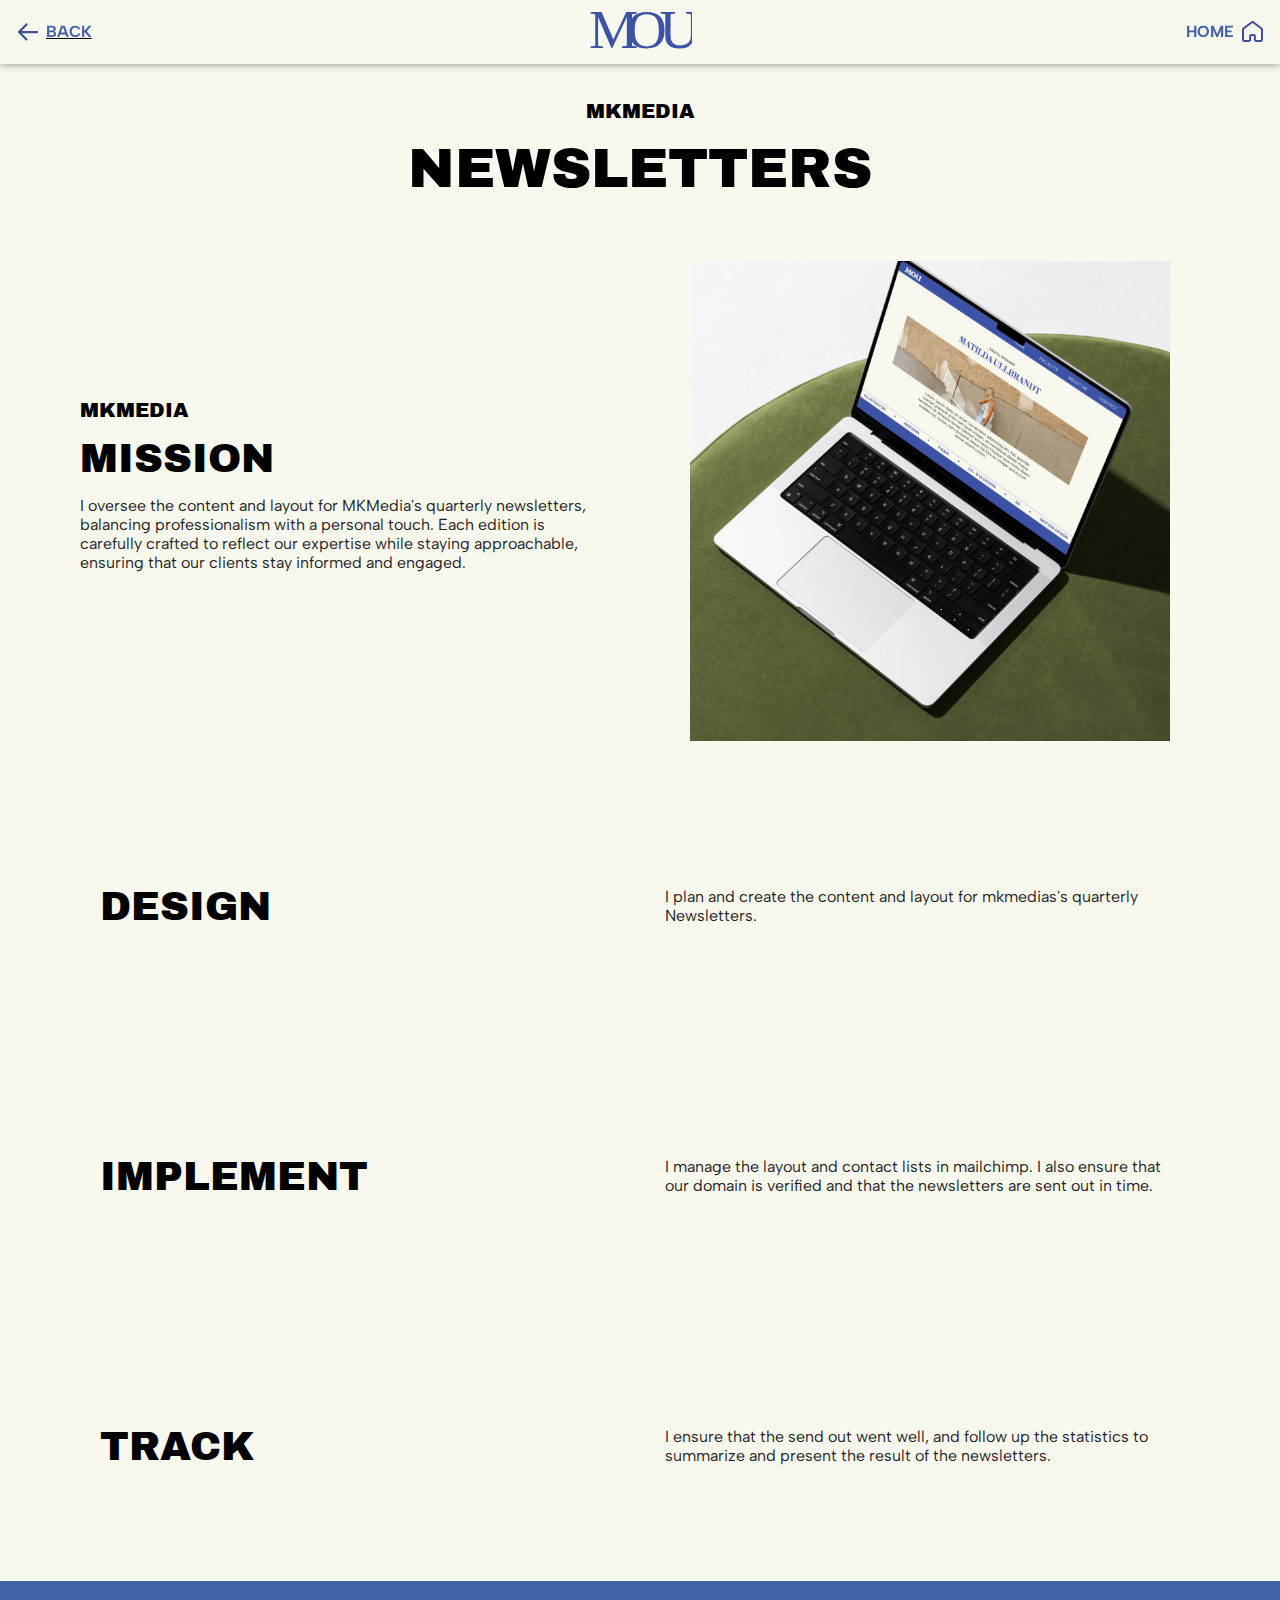
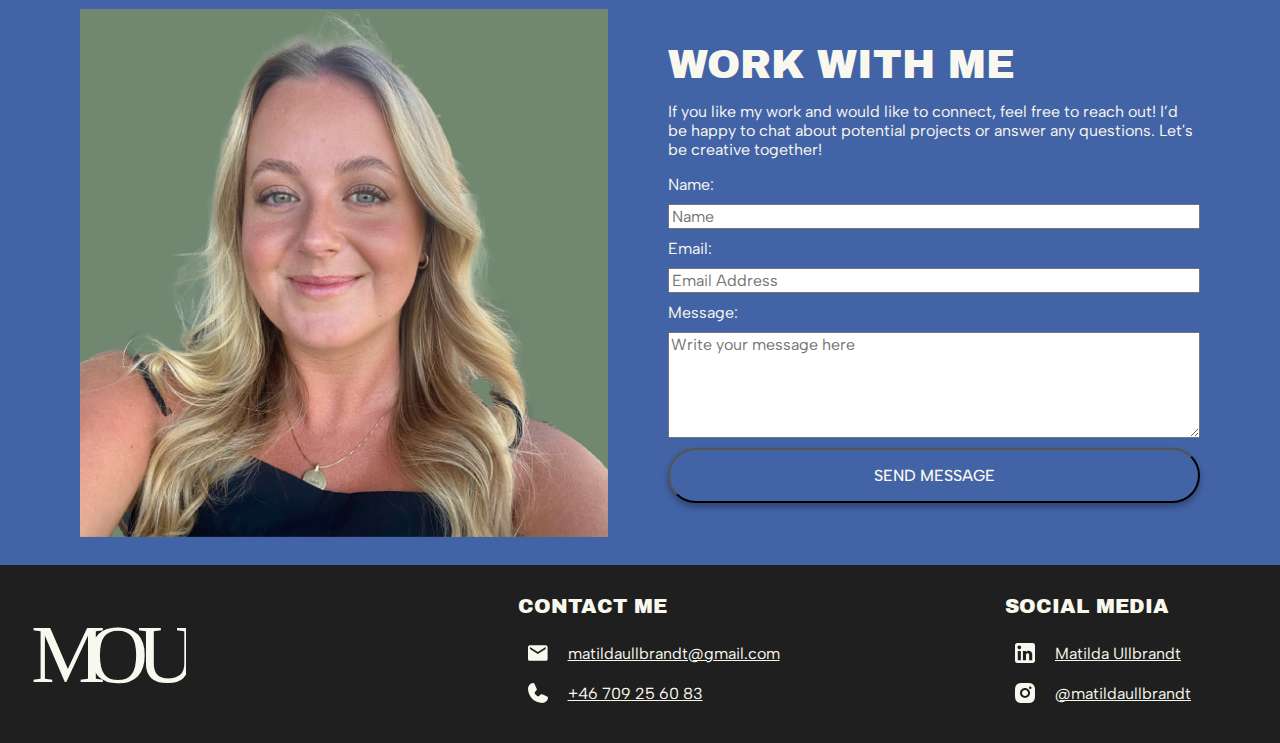
==== commit 478484df: "Update form nov 23" ====
--- a/project.html
+++ b/project.html
@@ -93,7 +93,7 @@
         I’d be happy to chat about potential projects or answer any questions.
         Let's be creative together!
       </p>
-      <form>
+      <form class="form">
         <label for="name">Name:</label>
         <input type="text" id="name" placeholder="Name" required>
 
--- a/styles.css
+++ b/styles.css
@@ -392,14 +392,27 @@
 }
 
 /* Form*/
-form {
-  flex-direction: column;
-  display: flex;
-  font-family: "Albert Sans", sans-serif;
-  font-weight: 400;
-  font-size: 1rem;
-  width: 80%;
+.form {
+  flex-direction: column;
+  display: flex;
+  font-family: "Albert Sans", sans-serif;
+  font-weight: 400;
+  font-size: 1rem;
+  width: 100%;
   gap: 10px;
+}
+
+textarea {
+  font-family: "Albert Sans", sans-serif;
+  font-weight: 400;
+  font-size: 1rem;
+  height: 100px;
+}
+
+input {
+  font-family: "Albert Sans", sans-serif;
+  font-weight: 400;
+  font-size: 1rem;
 }
 
 /* For screens smaller than 800px */
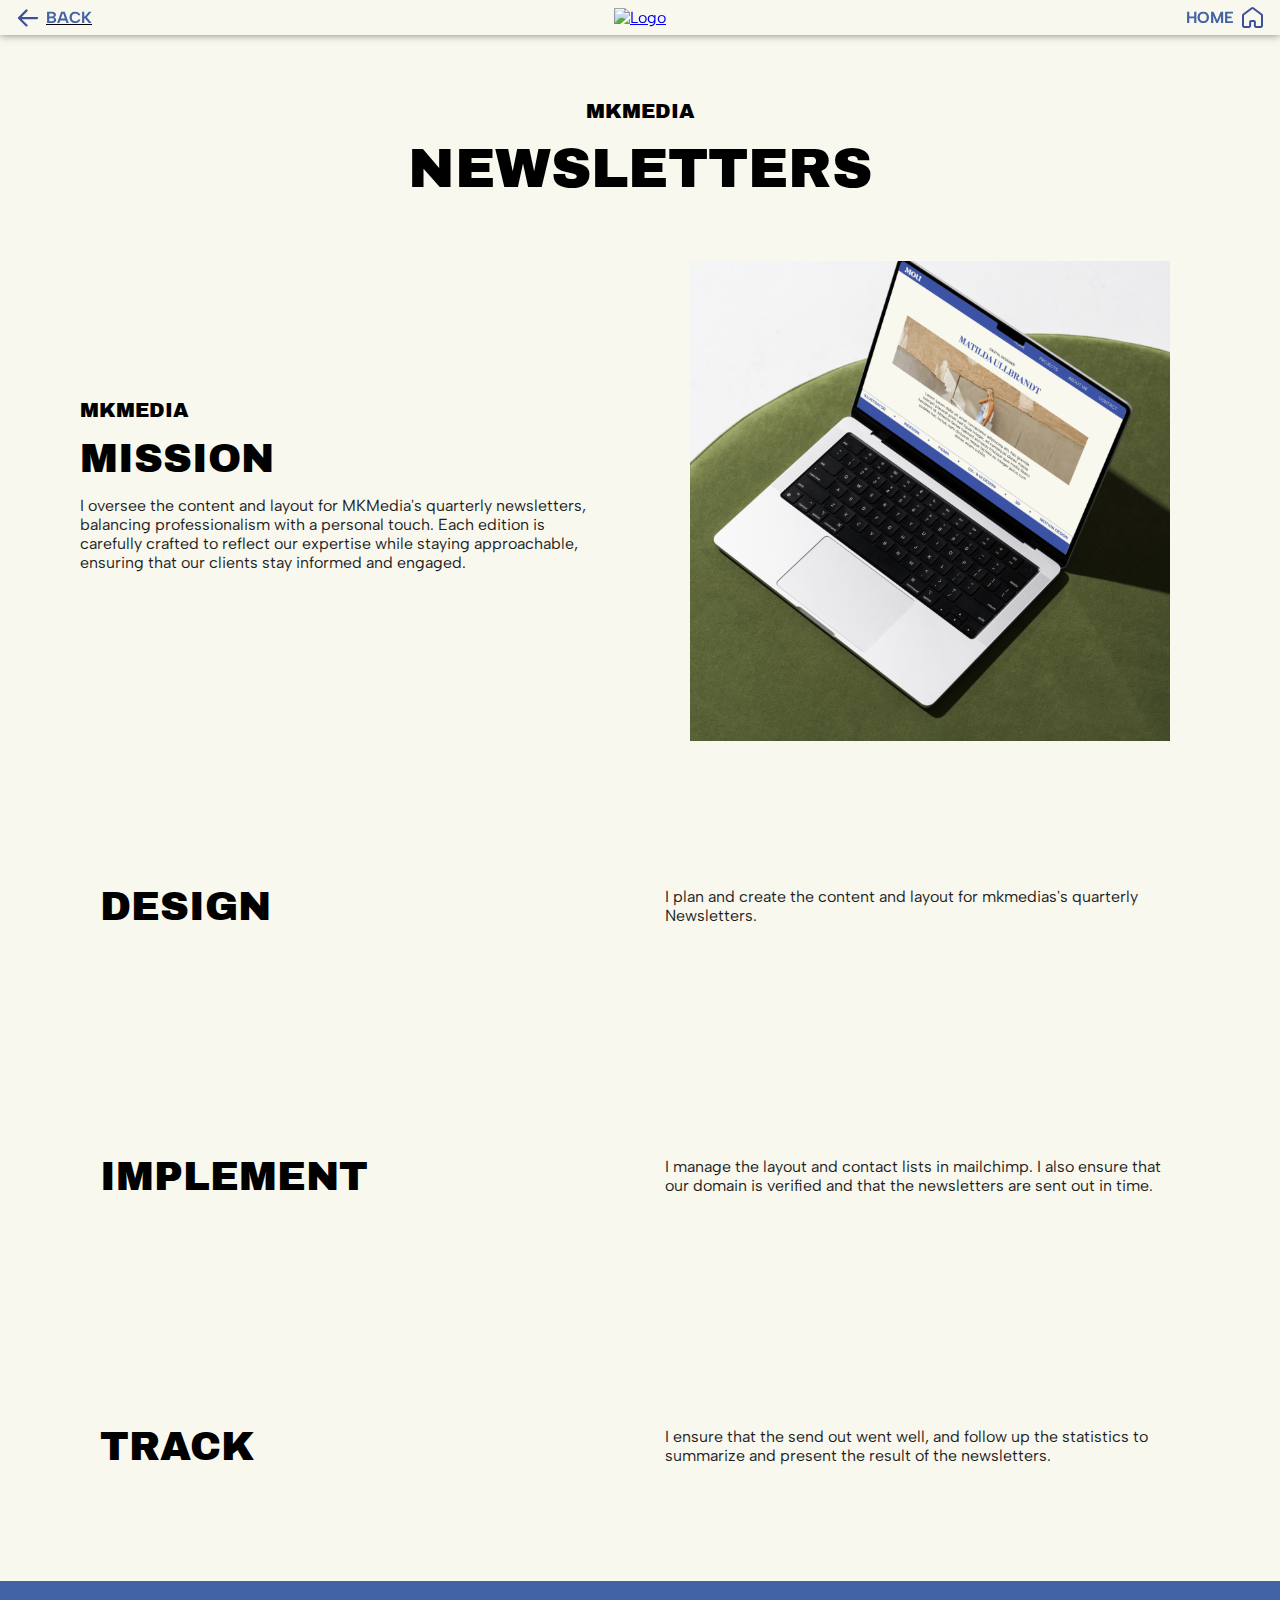
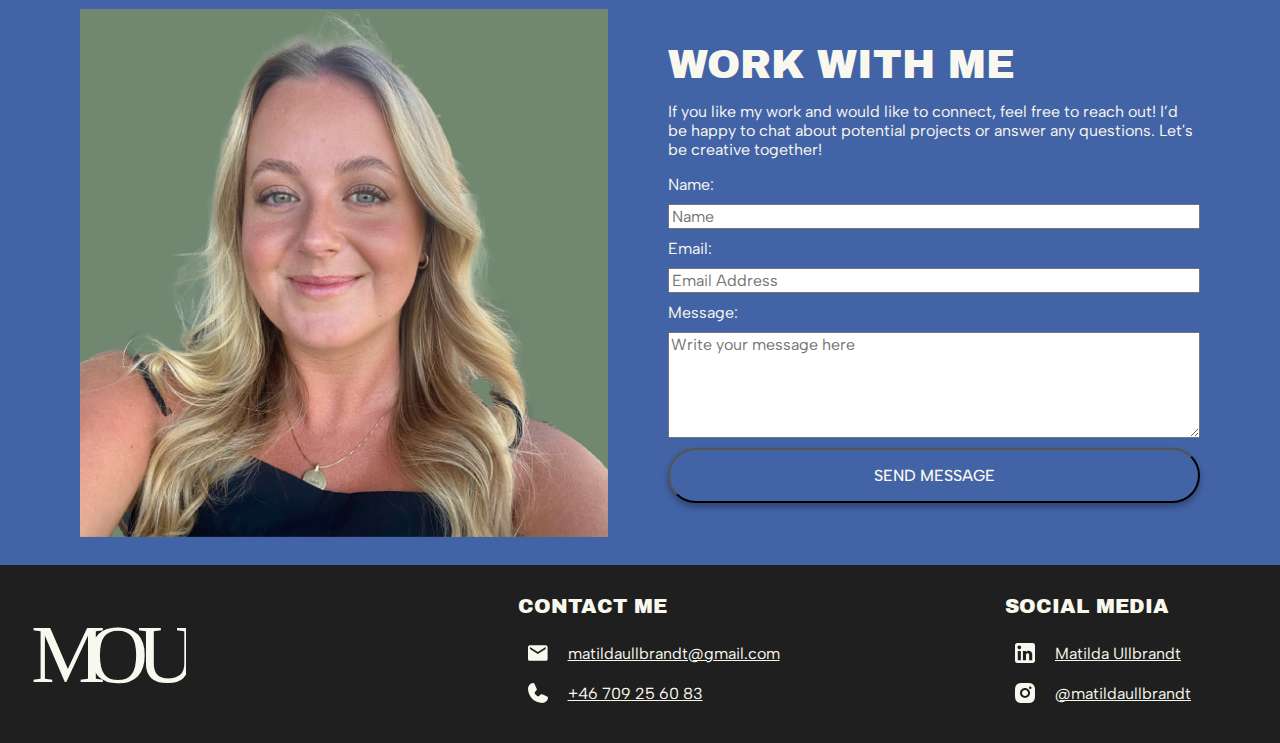
==== commit 2ab6c4d4: "Update logo nov 23" ====
--- a/project.html
+++ b/project.html
@@ -25,7 +25,7 @@
       <img src="assets/home-button.svg" alt="HOME" />
     </a>
     <a href="index.html">
-      <img class="logo" src="assets/MOU - logo-01.svg" alt="Logo" />
+      <img class="logo" src="assets/MOU - logo.svg" alt="Logo" />
     </a>
   </header>
 
--- a/styles.css
+++ b/styles.css
@@ -383,6 +383,12 @@
   grid-template-columns: repeat(6, 1fr);
   align-self: stretch;
   margin: 0;
+  height: auto;
+  gap: 0;
+}
+
+.image-grid div {
+  height: 214px;
 }
 
 .image-banner img {
@@ -569,4 +575,8 @@
     height: 107px;
     object-fit: cover;
   }
-}
+
+  .image-grid div {
+    height: 107px;
+  }
+}
